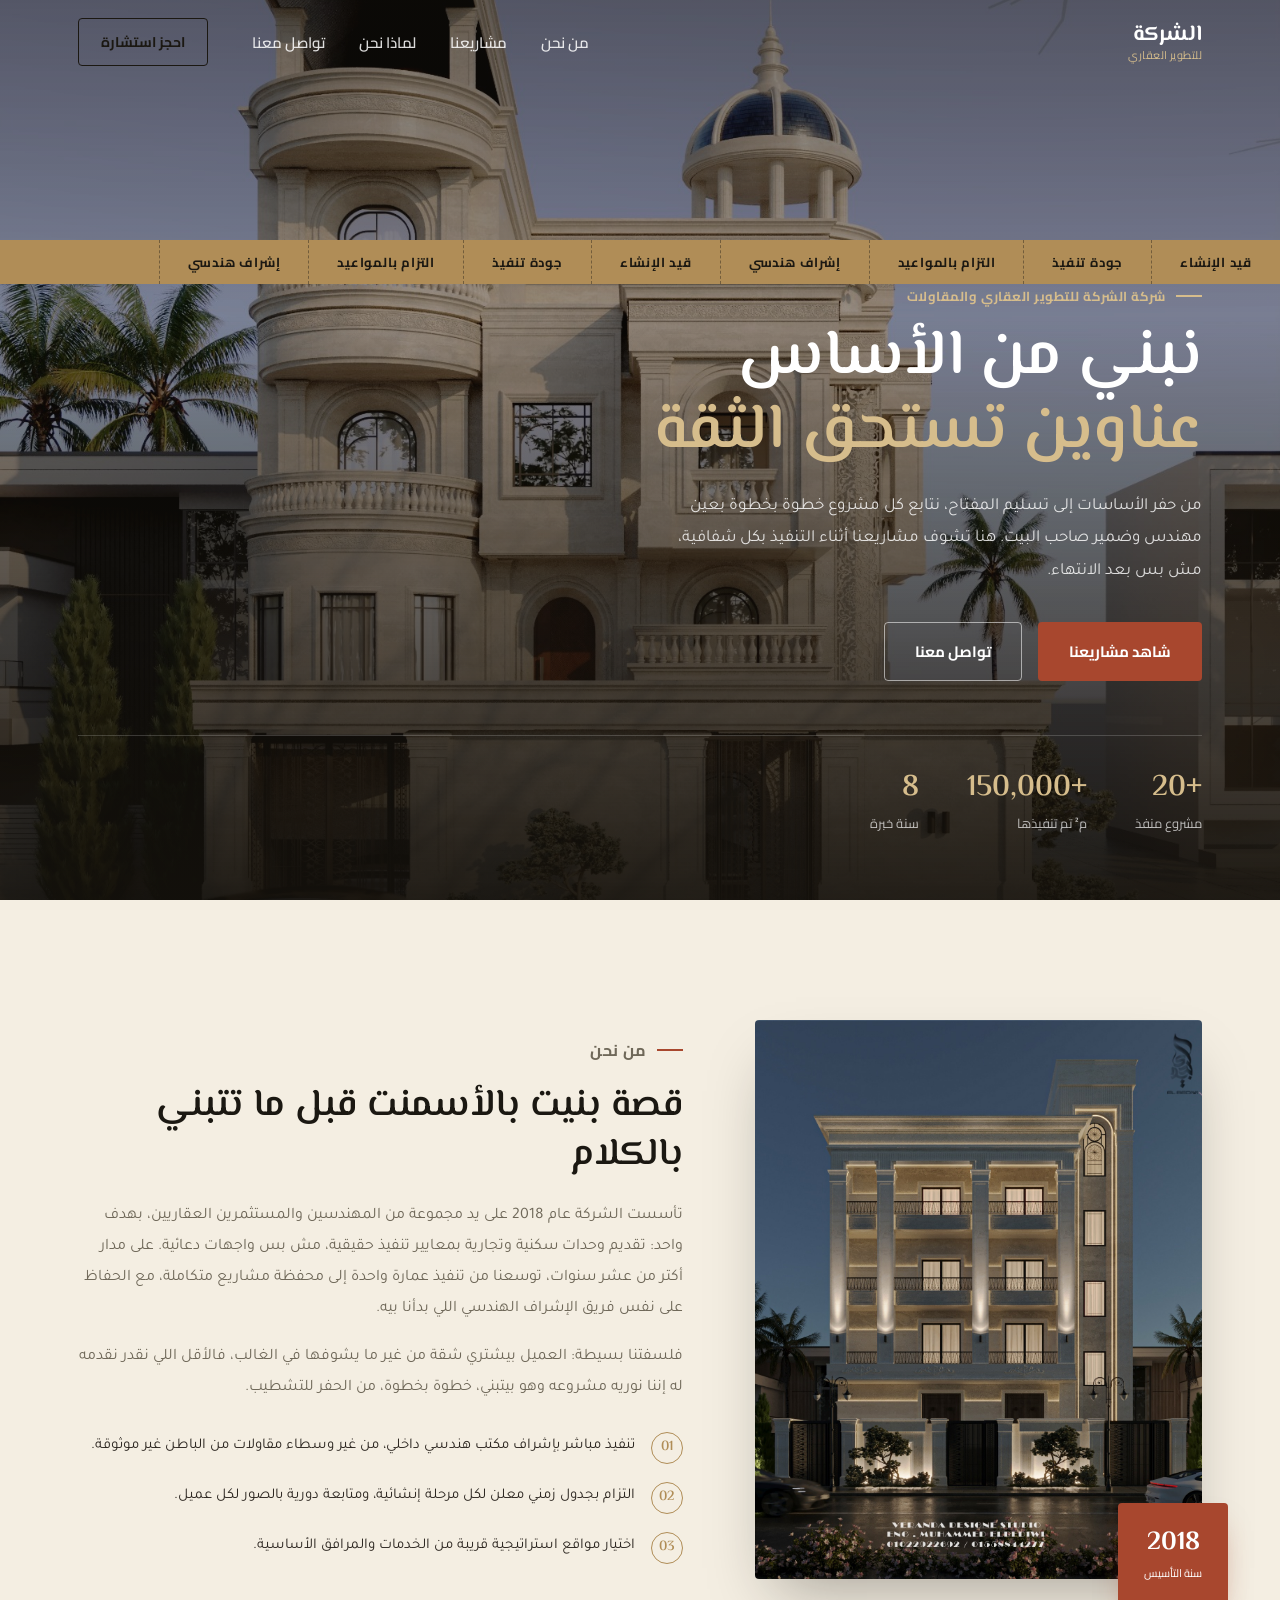
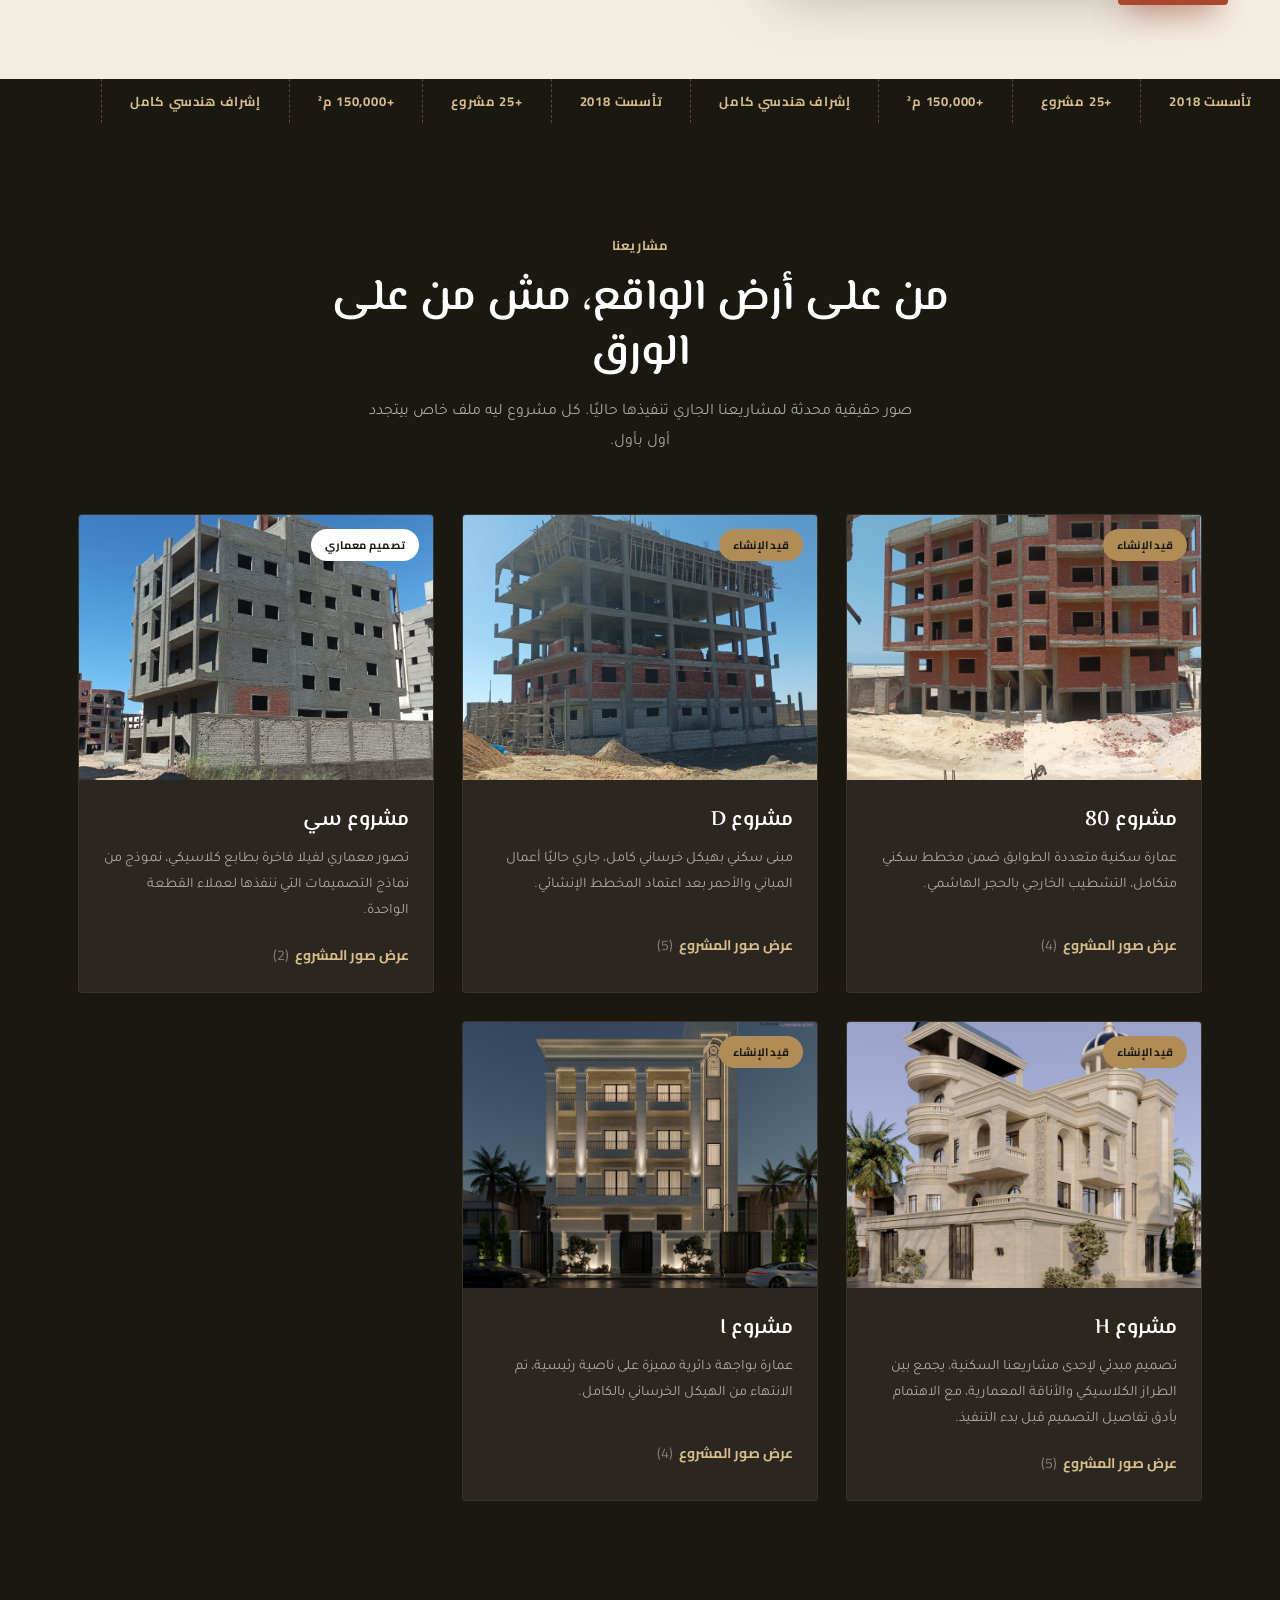
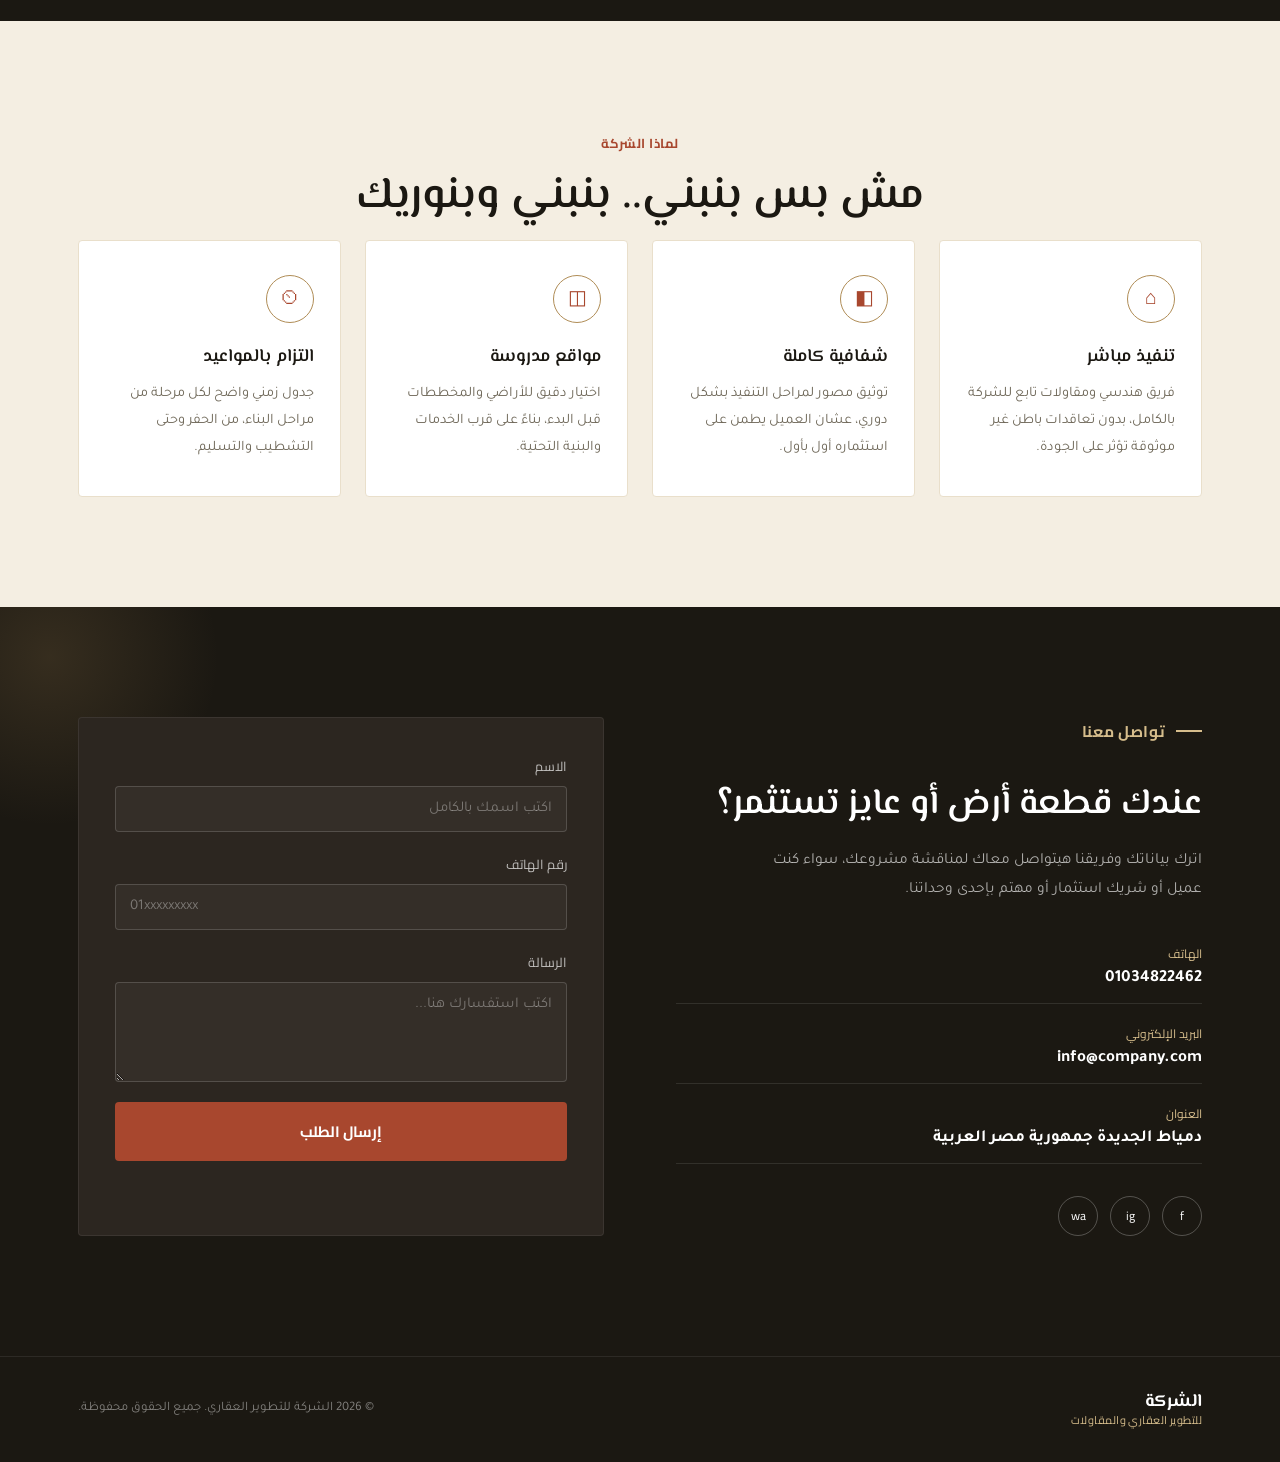
==== index.html @ bb80cc7d "Rename index file" ====
<!DOCTYPE html>
<html lang="ar" dir="rtl">
<head>
<meta charset="UTF-8">
<meta name="viewport" content="width=device-width, initial-scale=1.0">
<title>SKY HIGH</title>
<link rel="preconnect" href="https://fonts.googleapis.com">
<link href="https://fonts.googleapis.com/css2?family=El+Messiri:wght@500;600;700&family=Tajawal:wght@300;400;500;700;900&family=Cairo:wght@500;600;700&display=swap" rel="stylesheet">
<link rel="stylesheet" href="design.css">
</head>
<body>

<!-- ===== الشريط العلوي ===== -->
<header class="site-header" id="top">
  <div class="header-inner">
    <a href="#top" class="brand">
      <span class="brand-mark">الشركة</span>
      <span class="brand-sub">للتطوير العقاري</span>
    </a>
    <nav class="main-nav" id="mainNav">
      <a href="#about">من نحن</a>
      <a href="#projects">مشاريعنا</a>
      <a href="#why">لماذا نحن</a>
      <a href="#contact">تواصل معنا</a>
    </nav>
    <a href="#contact" class="btn btn-ghost nav-cta">احجز استشارة</a>
    <button class="nav-toggle" id="navToggle" aria-label="فتح القائمة">
      <span></span><span></span><span></span>
    </button>
  </div>
</header>

<!-- ===== قسم البداية Hero ===== -->
<section class="hero">
  <div class="hero-media">
    <img src="image/مشروع h/14.jpeg" alt="مشروع قيد الإنشاء تابع للشركة" class="hero-img">
    <div class="hero-overlay"></div>
  </div>
  <div class="tape-strip" aria-hidden="true">
    <div class="tape-track">
      <span>قيد الإنشاء</span><span>جودة تنفيذ</span><span>التزام بالمواعيد</span><span>إشراف هندسي</span>
      <span>قيد الإنشاء</span><span>جودة تنفيذ</span><span>التزام بالمواعيد</span><span>إشراف هندسي</span>
    </div>
  </div>
  <div class="hero-content">
    <p class="eyebrow">شركة الشركة للتطوير العقاري والمقاولات</p>
    <h1>نبني من الأساس<br><span>عناوين تستحق الثقة</span></h1>
    <p class="hero-desc">من حفر الأساسات إلى تسليم المفتاح، نتابع كل مشروع خطوة بخطوة بعين مهندس وضمير صاحب البيت. هنا تشوف مشاريعنا أثناء التنفيذ بكل شفافية، مش بس بعد الانتهاء.</p>
    <div class="hero-actions">
      <a href="#projects" class="btn btn-primary">شاهد مشاريعنا</a>
      <a href="#contact" class="btn btn-outline">تواصل معنا</a>
    </div>
    <div class="hero-stats">
      <div><strong>+20</strong><span>مشروع منفذ</span></div>
      <div><strong>+150,000</strong><span>م² تم تنفيذها</span></div>
      <div><strong>8</strong><span>سنة خبرة</span></div>
    </div>
  </div>
</section>

<!-- ===== من نحن ===== -->
<section class="about" id="about">
  <div class="container about-grid">
    <div class="about-media">
      <img src="image/مشروع i/17.jpeg" alt="تصميم معماري لأحد مشاريع الشركة">
      <div class="about-badge">
        <strong>2018</strong>
        <span>سنة التأسيس</span>
      </div>
    </div>
    <div class="about-text">
      <p class="eyebrow">من نحن</p>
      <h2>قصة بنيت بالأسمنت قبل ما تتبني بالكلام</h2>
      <p>تأسست الشركة عام 2018 على يد مجموعة من المهندسين والمستثمرين العقاريين، بهدف واحد: تقديم وحدات سكنية وتجارية بمعايير تنفيذ حقيقية، مش بس واجهات دعائية. على مدار أكتر من عشر سنوات، توسعنا من تنفيذ عمارة واحدة إلى محفظة مشاريع متكاملة، مع الحفاظ على نفس فريق الإشراف الهندسي اللي بدأنا بيه.</p>
      <p>فلسفتنا بسيطة: العميل بيشتري شقة من غير ما يشوفها في الغالب، فالأقل اللي نقدر نقدمه له إننا نوريه مشروعه وهو بيتبني، خطوة بخطوة، من الحفر للتشطيب.</p>
      <ul class="about-points">
        <li><span>01</span>تنفيذ مباشر بإشراف مكتب هندسي داخلي، من غير وسطاء مقاولات من الباطن غير موثوقة.</li>
        <li><span>02</span>التزام بجدول زمني معلن لكل مرحلة إنشائية، ومتابعة دورية بالصور لكل عميل.</li>
        <li><span>03</span>اختيار مواقع استراتيجية قريبة من الخدمات والمرافق الأساسية.</li>
      </ul>
    </div>
  </div>
</section>

<!-- ===== شريط فاصل ===== -->
<div class="tape-strip tape-strip-dark" aria-hidden="true">
  <div class="tape-track">
    <span>تأسست 2018</span><span>+25 مشروع</span><span>+150,000 م²</span><span>إشراف هندسي كامل</span>
    <span>تأسست 2018</span><span>+25 مشروع</span><span>+150,000 م²</span><span>إشراف هندسي كامل</span>
  </div>
</div>

<!-- ===== مشاريعنا ===== -->
<section class="projects" id="projects">
  <div class="container">
    <p class="eyebrow eyebrow-center">مشاريعنا</p>
    <h2 class="section-title">من على أرض الواقع، مش من على الورق</h2>
    <p class="section-desc">صور حقيقية محدثة لمشاريعنا الجاري تنفيذها حاليًا. كل مشروع ليه ملف خاص بيتجدد أول بأول.</p>

    <div class="projects-grid">

      <!-- مشروع 1 -->
      <article class="project-card" data-project="p1">
        <div class="project-thumb">
          <img src="image/مشروع 80/4.jpeg" alt="مشروع 80 - الشركة للتطوير العقاري">
          <span class="status-badge status-progress">قيد الإنشاء</span>
        </div>
        <div class="project-info">
          <h3>مشروع 80</h3>
          <p>عمارة سكنية متعددة الطوابق ضمن مخطط سكني متكامل، التشطيب الخارجي بالحجر الهاشمي.</p>
          <button class="project-link" data-open="p1">عرض صور المشروع <span>(4)</span></button>
        </div>
      </article>

      <!-- مشروع 2 -->
      <article class="project-card" data-project="p2">
        <div class="project-thumb">
          <img src="image/مشروع d/11.jpeg" alt="مشروع D - الشركة للتطوير العقاري">
          <span class="status-badge status-progress">قيد الإنشاء</span>
        </div>
        <div class="project-info">
          <h3>مشروع D</h3>
          <p>مبنى سكني بهيكل خرساني كامل، جاري حاليًا أعمال المباني والأحمر بعد اعتماد المخطط الإنشائي.</p>
          <button class="project-link" data-open="p2">عرض صور المشروع <span>(5)</span></button>
        </div>
      </article>

      <!-- مشروع 3 -->
      <article class="project-card project-card-feature" data-project="p3">
        <div class="project-thumb">
          <img src="image/مشروع سي/24.jpeg" alt="مشروع سي - تصميم فيلا فاخرة">
          <span class="status-badge status-design">تصميم معماري</span>
        </div>
        <div class="project-info">
          <h3>مشروع سي</h3>
          <p>تصور معماري لفيلا فاخرة بطابع كلاسيكي، نموذج من نماذج التصميمات التي ننفذها لعملاء القطعة الواحدة.</p>
          <button class="project-link" data-open="p3">عرض صور المشروع <span>(2)</span></button>
        </div>
      </article>

      <!-- مشروع 4 -->
      <article class="project-card" data-project="p4">
        <div class="project-thumb">
          <img src="image/مشروع h/13.jpeg" alt="مشروع H - الشركة للتطوير العقاري">
          <span class="status-badge status-progress">قيد الإنشاء</span>
        </div>
        <div class="project-info">
          <h3>مشروع H</h3>
          <p>تصميم مبدئي لإحدى مشاريعنا السكنية، يجمع بين الطراز الكلاسيكي والأناقة المعمارية، مع الاهتمام بأدق تفاصيل التصميم قبل بدء التنفيذ.</p>
          <button class="project-link" data-open="p4">عرض صور المشروع <span>(5)</span></button>
        </div>
      </article>

      <!-- مشروع 5 -->
      <article class="project-card" data-project="p5">
        <div class="project-thumb">
          <img src="image/مشروع i/17.jpeg" alt="مشروع I - الشركة للتطوير العقاري">
          <span class="status-badge status-progress">قيد الإنشاء</span>
        </div>
        <div class="project-info">
          <h3>مشروع I</h3>
          <p>عمارة بواجهة دائرية مميزة على ناصية رئيسية، تم الانتهاء من الهيكل الخرساني بالكامل.</p>
          <button class="project-link" data-open="p5">عرض صور المشروع <span>(4)</span></button>
        </div>
      </article>

    </div>
  </div>
</section>

<!-- ===== لماذا نحن ===== -->
<section class="why" id="why">
  <div class="container">
    <p class="eyebrow eyebrow-center">لماذا الشركة</p>
    <h2 class="section-title">مش بس بنبني.. بنبني وبنوريك</h2>
    <div class="why-grid">
      <div class="why-card">
        <div class="why-icon">⌂</div>
        <h3>تنفيذ مباشر</h3>
        <p>فريق هندسي ومقاولات تابع للشركة بالكامل، بدون تعاقدات باطن غير موثوقة تؤثر على الجودة.</p>
      </div>
      <div class="why-card">
        <div class="why-icon">◧</div>
        <h3>شفافية كاملة</h3>
        <p>توثيق مصور لمراحل التنفيذ بشكل دوري، عشان العميل يطمن على استثماره أول بأول.</p>
      </div>
      <div class="why-card">
        <div class="why-icon">◫</div>
        <h3>مواقع مدروسة</h3>
        <p>اختيار دقيق للأراضي والمخططات قبل البدء، بناءً على قرب الخدمات والبنية التحتية.</p>
      </div>
      <div class="why-card">
        <div class="why-icon">⏲</div>
        <h3>التزام بالمواعيد</h3>
        <p>جدول زمني واضح لكل مرحلة من مراحل البناء، من الحفر وحتى التشطيب والتسليم.</p>
      </div>
    </div>
  </div>
</section>

<!-- ===== تواصل معنا ===== -->
<section class="contact" id="contact">
  <div class="container contact-grid">
    <div class="contact-text">
      <p class="eyebrow">تواصل معنا</p>
      <h2>عندك قطعة أرض أو عايز تستثمر؟</h2>
      <p>اترك بياناتك وفريقنا هيتواصل معاك لمناقشة مشروعك، سواء كنت عميل أو شريك استثمار أو مهتم بإحدى وحداتنا.</p>
      <div class="contact-details">
        <div><span>الهاتف</span><strong>01034822462</strong></div>
        <div><span>البريد الإلكتروني</span><strong>info@company.com</strong></div>
        <div><span>العنوان</span><strong>دمياط الجديدة جمهورية مصر العربية</strong></div>
      </div>
      <div class="social-row">
        <a href="https://www.facebook.com/share/1B9fMQ3rYc/" aria-label="فيسبوك">f</a>
        <a href="#" aria-label="انستجرام">ig</a>
        <a href="#" aria-label="واتساب">wa</a>
      </div>
    </div>
    <form class="contact-form" id="contactForm">
      <label>الاسم
        <input type="text" name="name" placeholder="اكتب اسمك بالكامل" required>
      </label>
      <label>رقم الهاتف
        <input type="tel" name="phone" placeholder="01xxxxxxxxx" required>
      </label>
      <label>الرسالة
        <textarea name="message" rows="4" placeholder="اكتب استفسارك هنا..."></textarea>
      </label>
      <button type="submit" class="btn btn-primary btn-block">إرسال الطلب</button>
      <p class="form-note" id="formNote"></p>
    </form>
  </div>
</section>

<!-- ===== الفوتر ===== -->
<footer class="site-footer">
  <div class="container footer-inner">
    <div class="brand footer-brand">
      <span class="brand-mark">الشركة</span>
      <span class="brand-sub">للتطوير العقاري والمقاولات</span>
    </div>
    <p class="footer-copy">© 2026 الشركة للتطوير العقاري. جميع الحقوق محفوظة.</p>
  </div>
</footer>

<!-- ===== نافذة عرض الصور (Lightbox) ===== -->
<div class="lightbox" id="lightbox">
  <button class="lightbox-close" id="lightboxClose" aria-label="إغلاق">×</button>
  <button class="lightbox-nav lightbox-prev" id="lightboxPrev" aria-label="السابق">‹</button>
  <div class="lightbox-stage">
    <img src="" alt="" id="lightboxImg">
  </div>
  <button class="lightbox-nav lightbox-next" id="lightboxNext" aria-label="التالي">›</button>
  <div class="lightbox-count" id="lightboxCount"></div>
</div>
<script src="animation.js"></script>
</body>
</html>
---- design.css ----
/* ========== Design tokens ========== */
:root{
  --sand: #F4EEE2;
  --sand-deep: #E9DFCB;
  --ink: #1B1812;
  --ink-soft: #2C2620;
  --brick: #A8472E;
  --brick-deep: #8A3623;
  --brass: #B08D57;
  --brass-light: #D6BD8C;
  --stone: #6F6859;
  --stone-light: #9A9382;
  --white: #FFFFFF;

  --font-display: 'El Messiri', 'Tajawal', sans-serif;
  --font-body: 'Tajawal', sans-serif;
  --font-util: 'Cairo', sans-serif;

  --container: 1180px;
  --radius: 4px;
  --ease: cubic-bezier(.22,.61,.36,1);
}

*,*::before,*::after{ box-sizing:border-box; }
html{ scroll-behavior:smooth; }
body{
  margin:0;
  font-family:var(--font-body);
  background:var(--sand);
  color:var(--ink);
  -webkit-font-smoothing:antialiased;
  overflow-x:hidden;
}
img{ max-width:100%; display:block; }
a{ color:inherit; text-decoration:none; }
ul{ margin:0; padding:0; list-style:none; }
.container{ width:100%; max-width:var(--container); margin:0 auto; padding:0 28px; }

@media (prefers-reduced-motion: reduce){
  *{ animation-duration:0.01ms !important; animation-iteration-count:1 !important; transition-duration:0.01ms !important; scroll-behavior:auto !important; }
}

/* ========== Typography ========== */
.eyebrow{
  font-family:var(--font-util);
  font-size:13px;
  font-weight:700;
  letter-spacing:.04em;
  color:var(--brick);
  text-transform:none;
  margin:0 0 14px;
  display:flex;
  align-items:center;
  gap:10px;
}
.eyebrow::before{
  content:"";
  width:26px; height:2px;
  background:var(--brick);
  display:inline-block;
}
.eyebrow-center{ justify-content:center; }
.eyebrow-center::before{ display:none; }

.section-title{
  font-family:var(--font-display);
  font-size:clamp(28px,4vw,44px);
  font-weight:600;
  line-height:1.25;
  margin:0 0 16px;
  text-align:center;
  max-width:680px;
  margin-inline:auto;
}
.section-desc{
  text-align:center;
  max-width:560px;
  margin:0 auto 56px;
  color:var(--stone);
  font-size:16px;
  line-height:1.9;
}

/* ========== Buttons ========== */
.btn{
  display:inline-flex;
  align-items:center;
  justify-content:center;
  gap:8px;
  padding:14px 30px;
  font-family:var(--font-util);
  font-weight:700;
  font-size:15px;
  border-radius:var(--radius);
  border:1.5px solid transparent;
  cursor:pointer;
  transition:transform .25s var(--ease), background .25s var(--ease), color .25s var(--ease), border-color .25s var(--ease);
}
.btn:focus-visible{ outline:2px solid var(--brass); outline-offset:3px; }
.btn-primary{ background:var(--brick); color:var(--white); }
.btn-primary:hover{ background:var(--brick-deep); transform:translateY(-2px); }
.btn-outline{ border-color:rgba(255,255,255,.55); color:var(--white); }
.btn-outline:hover{ background:rgba(255,255,255,.12); transform:translateY(-2px); }
.btn-ghost{ border-color:var(--ink); color:var(--ink); padding:10px 22px; font-size:14px; }
.btn-ghost:hover{ background:var(--ink); color:var(--white); }
.btn-block{ width:100%; }

/* ========== Header ========== */
.site-header{
  position:fixed; inset-inline:0; top:0; z-index:500;
  background:rgba(27,24,18,0); 
  transition:background .35s var(--ease), box-shadow .35s var(--ease);
}
.site-header.scrolled{
  background:rgba(27,24,18,.94);
  backdrop-filter:blur(8px);
  box-shadow:0 8px 24px rgba(0,0,0,.18);
}
.header-inner{
  max-width:var(--container);
  margin:0 auto;
  padding:18px 28px;
  display:flex;
  align-items:center;
  justify-content:space-between;
  gap:24px;
}
.brand{ display:flex; flex-direction:column; line-height:1; gap:4px; }
.brand-mark{
  font-family:var(--font-display);
  font-size:22px; font-weight:700;
  color:var(--white);
  letter-spacing:.01em;
}
.brand-sub{
  font-family:var(--font-util);
  font-size:11px;
  color:var(--brass-light);
  letter-spacing:.04em;
}
.main-nav{ display:flex; align-items:center; gap:34px; margin-inline-start:auto; }
.main-nav a{
  font-family:var(--font-util);
  font-size:15px; font-weight:600;
  color:rgba(255,255,255,.85);
  position:relative;
  padding:6px 0;
  transition:color .2s;
}
.main-nav a::after{
  content:""; position:absolute; bottom:0; right:0; left:auto;
  width:0; height:1.5px; background:var(--brass-light);
  transition:width .25s var(--ease);
}
.main-nav a:hover{ color:var(--white); }
.main-nav a:hover::after{ width:100%; }
.nav-cta{ margin-inline-start:20px; }
.nav-toggle{ display:none; }

@media (max-width:920px){
  .main-nav{
    position:fixed; inset:0; top:0;
    background:var(--ink);
    flex-direction:column;
    justify-content:center;
    gap:30px;
    transform:translateX(100%);
    transition:transform .4s var(--ease);
  }
  .main-nav.open{ transform:translateX(0); }
  .main-nav a{ font-size:22px; }
  .nav-cta{ display:none; }
  .nav-toggle{
    display:flex; flex-direction:column; justify-content:center; gap:5px;
    width:34px; height:30px; background:none; border:none; cursor:pointer; z-index:600;
    position:relative;
  }
  .nav-toggle span{ width:100%; height:2px; background:var(--white); transition:.3s; }
  .nav-toggle.open span:nth-child(1){ transform:translateY(7px) rotate(45deg); }
  .nav-toggle.open span:nth-child(2){ opacity:0; }
  .nav-toggle.open span:nth-child(3){ transform:translateY(-7px) rotate(-45deg); }
}

/* ========== Hero ========== */
.hero{
  position:relative;
  min-height:100vh;
  display:flex;
  flex-direction:column;
  justify-content:flex-end;
  overflow:hidden;
  background:var(--ink);
}
.hero-media{ position:absolute; inset:0; }
.hero-img{
  width:100%; height:100%; object-fit:cover;
  filter:saturate(1.05);
  animation:heroZoom 16s var(--ease) forwards;
}
@keyframes heroZoom{ from{ transform:scale(1.12);} to{ transform:scale(1);} }
.hero-overlay{
  position:absolute; inset:0;
  background:
    linear-gradient(180deg, rgba(20,17,12,.55) 0%, rgba(20,17,12,.35) 35%, rgba(20,17,12,.92) 100%);
}
.hero-content{
  position:relative; z-index:2;
  max-width:var(--container);
  margin:0 auto;
  padding:0 28px 64px;
  width:100%;
  color:var(--white);
  opacity:0;
  animation:heroRise 1s var(--ease) .3s forwards;
}
@keyframes heroRise{ from{ opacity:0; transform:translateY(24px);} to{ opacity:1; transform:translateY(0);} }
.hero .eyebrow{ color:var(--brass-light); }
.hero .eyebrow::before{ background:var(--brass-light); }
.hero h1{
  font-family:var(--font-display);
  font-size:clamp(34px,6vw,64px);
  line-height:1.15;
  font-weight:600;
  margin:0 0 22px;
}
.hero h1 span{ color:var(--brass-light); }
.hero-desc{
  max-width:540px;
  font-size:17px;
  line-height:1.9;
  color:rgba(255,255,255,.82);
  margin:0 0 34px;
}
.hero-actions{ display:flex; gap:16px; flex-wrap:wrap; margin-bottom:54px; }
.hero-stats{
  display:flex; gap:48px; flex-wrap:wrap;
  border-top:1px solid rgba(255,255,255,.18);
  padding-top:28px;
}
.hero-stats strong{
  display:block; font-family:var(--font-display);
  font-size:30px; color:var(--brass-light); font-weight:600;
}
.hero-stats span{ font-size:13px; color:rgba(255,255,255,.7); font-family:var(--font-util); }

/* Tape strip - signature motif referencing construction-site barrier tape */
.tape-strip{
  position:relative;
  background:var(--brass);
  overflow:hidden;
  z-index:3;
}
.tape-strip-dark{ background:var(--ink); }
.tape-track{
  display:flex; gap:0;
  white-space:nowrap;
  animation:tapeScroll 28s linear infinite;
  width:max-content;
}
.tape-track span{
  font-family:var(--font-util);
  font-weight:700;
  font-size:13px;
  letter-spacing:.06em;
  color:var(--ink);
  padding:10px 28px;
  border-inline-end:1.5px dashed rgba(27,24,18,.4);
}
.tape-strip-dark .tape-track span{
  color:var(--brass-light);
  border-inline-end-color:rgba(214,189,140,.3);
}
@keyframes tapeScroll{ from{ transform:translateX(0);} to{ transform:translateX(-50%);} }

/* ========== About ========== */
.about{ padding:120px 0 100px; background:var(--sand); }
.about-grid{
  display:grid;
  grid-template-columns:.85fr 1.15fr;
  gap:72px;
  align-items:center;
}
.about-media{ position:relative; }
.about-media img{
  width:100%; aspect-ratio:4/5; object-fit:cover;
  border-radius:var(--radius);
  box-shadow:0 30px 60px -20px rgba(27,24,18,.35);
}
.about-badge{
  position:absolute; bottom:-26px; right:-26px;
  background:var(--brick);
  color:var(--white);
  padding:20px 26px;
  border-radius:var(--radius);
  text-align:center;
  box-shadow:0 18px 30px -10px rgba(168,71,46,.5);
}
.about-badge strong{ display:block; font-family:var(--font-display); font-size:26px; }
.about-badge span{ font-family:var(--font-util); font-size:11px; }
.about-text h2{
  font-family:var(--font-display);
  font-size:clamp(26px,3.4vw,38px);
  line-height:1.3;
  font-weight:600;
  margin:0 0 20px;
}
.about-text p{ color:var(--stone); line-height:1.95; font-size:16px; margin:0 0 16px; }
.about-points{ margin-top:28px; display:flex; flex-direction:column; gap:18px; }
.about-points li{
  display:flex; gap:16px; align-items:flex-start;
  font-size:15px; color:var(--ink-soft); line-height:1.8;
}
.about-points span{
  flex:none;
  font-family:var(--font-display);
  font-weight:600;
  font-size:14px;
  color:var(--brass);
  border:1.5px solid var(--brass);
  width:32px; height:32px;
  border-radius:50%;
  display:flex; align-items:center; justify-content:center;
}

@media (max-width:860px){
  .about-grid{ grid-template-columns:1fr; gap:56px; }
  .about-badge{ right:14px; bottom:-20px; }
}

/* ========== Projects ========== */
.projects{ padding:110px 0 120px; background:var(--ink); color:var(--white); }
.projects .eyebrow-center{ color:var(--brass-light); }
.projects .section-title{ color:var(--white); }
.projects .section-desc{ color:rgba(255,255,255,.62); }

.projects-grid{
  display:grid;
  grid-template-columns:repeat(3, 1fr);
  gap:28px;
}
.project-card{
  background:var(--ink-soft);
  border-radius:var(--radius);
  overflow:hidden;
  border:1px solid rgba(255,255,255,.06);
  transition:transform .35s var(--ease), box-shadow .35s var(--ease);
}
.project-card:hover{ transform:translateY(-6px); box-shadow:0 24px 40px -16px rgba(0,0,0,.5); }
.project-card-feature{ grid-column:span 1; }
.project-thumb{ position:relative; aspect-ratio:4/3; overflow:hidden; }
.project-thumb img{ width:100%; height:100%; object-fit:cover; transition:transform .6s var(--ease); }
.project-card:hover .project-thumb img{ transform:scale(1.07); }
.status-badge{
  position:absolute; top:14px; inset-inline-start:14px;
  font-family:var(--font-util);
  font-size:11px; font-weight:700;
  padding:6px 14px;
  border-radius:30px;
  letter-spacing:.02em;
}
.status-progress{ background:var(--brass); color:var(--ink); }
.status-design{ background:var(--white); color:var(--ink); }
.project-info{ padding:24px; }
.project-info h3{
  font-family:var(--font-display);
  font-size:21px; font-weight:600; margin:0 0 10px;
}
.project-info p{
  font-size:14.5px; line-height:1.8; color:rgba(255,255,255,.6);
  margin:0 0 18px;
  min-height:68px;
}
.project-link{
  background:none; border:none; cursor:pointer;
  font-family:var(--font-util); font-weight:700; font-size:14px;
  color:var(--brass-light);
  display:flex; align-items:center; gap:6px;
  padding:0;
}
.project-link span{ color:rgba(255,255,255,.4); font-weight:400; }
.project-link:hover{ color:var(--white); }

@media (max-width:980px){
  .projects-grid{ grid-template-columns:repeat(2, 1fr); }
}
@media (max-width:620px){
  .projects-grid{ grid-template-columns:1fr; }
}

/* ========== Why us ========== */
.why{ padding:110px 0; background:var(--sand); }
.why .section-title{ color:var(--ink); }
.why-grid{
  display:grid;
  grid-template-columns:repeat(4, 1fr);
  gap:24px;
}
.why-card{
  background:var(--white);
  padding:34px 26px;
  border-radius:var(--radius);
  border:1px solid var(--sand-deep);
  transition:transform .3s var(--ease), border-color .3s;
}
.why-card:hover{ transform:translateY(-5px); border-color:var(--brass); }
.why-icon{
  width:48px; height:48px;
  display:flex; align-items:center; justify-content:center;
  border:1.5px solid var(--brass);
  border-radius:50%;
  color:var(--brick);
  font-size:20px;
  margin-bottom:20px;
}
.why-card h3{
  font-family:var(--font-display);
  font-size:18px; font-weight:600; margin:0 0 10px;
}
.why-card p{ font-size:14.5px; line-height:1.85; color:var(--stone); margin:0; }

@media (max-width:980px){ .why-grid{ grid-template-columns:repeat(2, 1fr); } }
@media (max-width:560px){ .why-grid{ grid-template-columns:1fr; } }

/* ========== Contact ========== */
.contact{ padding:110px 0 120px; background:var(--ink); color:var(--white); position:relative; overflow:hidden; }
.contact::before{
  content:""; position:absolute; inset-block-start:-120px; inset-inline-end:-120px;
  width:340px; height:340px; border-radius:50%;
  background:radial-gradient(circle, rgba(176,141,87,.18), transparent 70%);
}
.contact-grid{
  display:grid; grid-template-columns:1fr 1fr; gap:72px; align-items:start;
  position:relative; z-index:1;
}
.contact-text .eyebrow{ color:var(--brass-light); }
.contact-text .eyebrow::before{ background:var(--brass-light); }
.contact-text h2{
  font-family:var(--font-display); font-size:clamp(26px,3.4vw,36px);
  font-weight:600; line-height:1.3; margin:0 0 18px;
}
.contact-text > p{ color:rgba(255,255,255,.65); line-height:1.9; font-size:15.5px; margin:0 0 36px; max-width:440px; }
.contact-details{ display:flex; flex-direction:column; gap:18px; margin-bottom:32px; }
.contact-details div{ display:flex; flex-direction:column; gap:4px; border-bottom:1px solid rgba(255,255,255,.1); padding-bottom:14px; }
.contact-details span{ font-family:var(--font-util); font-size:12px; color:var(--brass-light); }
.contact-details strong{ font-size:17px; font-weight:600; }
.social-row{ display:flex; gap:12px; }
.social-row a{
  width:40px; height:40px; border-radius:50%;
  border:1px solid rgba(255,255,255,.25);
  display:flex; align-items:center; justify-content:center;
  font-family:var(--font-util); font-size:12px;
  transition:.25s;
}
.social-row a:hover{ background:var(--brass); border-color:var(--brass); color:var(--ink); }

.contact-form{
  background:var(--ink-soft);
  padding:36px;
  border-radius:var(--radius);
  border:1px solid rgba(255,255,255,.07);
  display:flex; flex-direction:column; gap:20px;
}
.contact-form label{
  display:flex; flex-direction:column; gap:8px;
  font-family:var(--font-util); font-size:13px; color:rgba(255,255,255,.7);
}
.contact-form input, .contact-form textarea{
  font-family:var(--font-body);
  background:rgba(255,255,255,.04);
  border:1px solid rgba(255,255,255,.16);
  border-radius:var(--radius);
  padding:13px 14px;
  color:var(--white);
  font-size:15px;
  resize:vertical;
}
.contact-form input::placeholder, .contact-form textarea::placeholder{ color:rgba(255,255,255,.35); }
.contact-form input:focus, .contact-form textarea:focus{
  outline:none; border-color:var(--brass);
}
.form-note{ font-size:13px; color:var(--brass-light); min-height:18px; margin:0; }

@media (max-width:880px){ .contact-grid{ grid-template-columns:1fr; gap:50px; } }

/* ========== Footer ========== */
.site-footer{ background:var(--ink); border-top:1px solid rgba(255,255,255,.08); padding:36px 0; }
.footer-inner{ display:flex; justify-content:space-between; align-items:center; flex-wrap:wrap; gap:16px; }
.footer-brand .brand-mark{ font-size:18px; }
.footer-copy{ color:rgba(255,255,255,.45); font-size:13px; margin:0; }

/* ========== Lightbox ========== */
.lightbox{
  position:fixed; inset:0; z-index:1000;
  background:rgba(10,9,7,.96);
  display:flex; align-items:center; justify-content:center;
  opacity:0; visibility:hidden; transition:opacity .3s var(--ease);
}
.lightbox.open{ opacity:1; visibility:visible; }
.lightbox-stage{ max-width:88vw; max-height:84vh; }
.lightbox-stage img{ max-width:88vw; max-height:84vh; object-fit:contain; border-radius:2px; }
.lightbox-close{
  position:absolute; top:24px; inset-inline-end:28px;
  background:none; border:none; color:var(--white); font-size:36px;
  cursor:pointer; line-height:1;
}
.lightbox-nav{
  position:absolute; top:50%; transform:translateY(-50%);
  background:rgba(255,255,255,.08); border:1px solid rgba(255,255,255,.2);
  color:var(--white); width:48px; height:48px; border-radius:50%;
  font-size:26px; cursor:pointer; display:flex; align-items:center; justify-content:center;
  transition:.2s;
}
.lightbox-nav:hover{ background:var(--brass); color:var(--ink); border-color:var(--brass); }
.lightbox-prev{ inset-inline-start:26px; }
.lightbox-next{ inset-inline-end:26px; }
.lightbox-count{
  position:absolute; bottom:26px; left:50%; transform:translateX(-50%);
  font-family:var(--font-util); color:rgba(255,255,255,.6); font-size:13px;
}

@media (max-width:640px){
  .lightbox-nav{ width:40px; height:40px; font-size:20px; }
  .lightbox-prev{ inset-inline-start:10px; }
  .lightbox-next{ inset-inline-end:10px; }
}
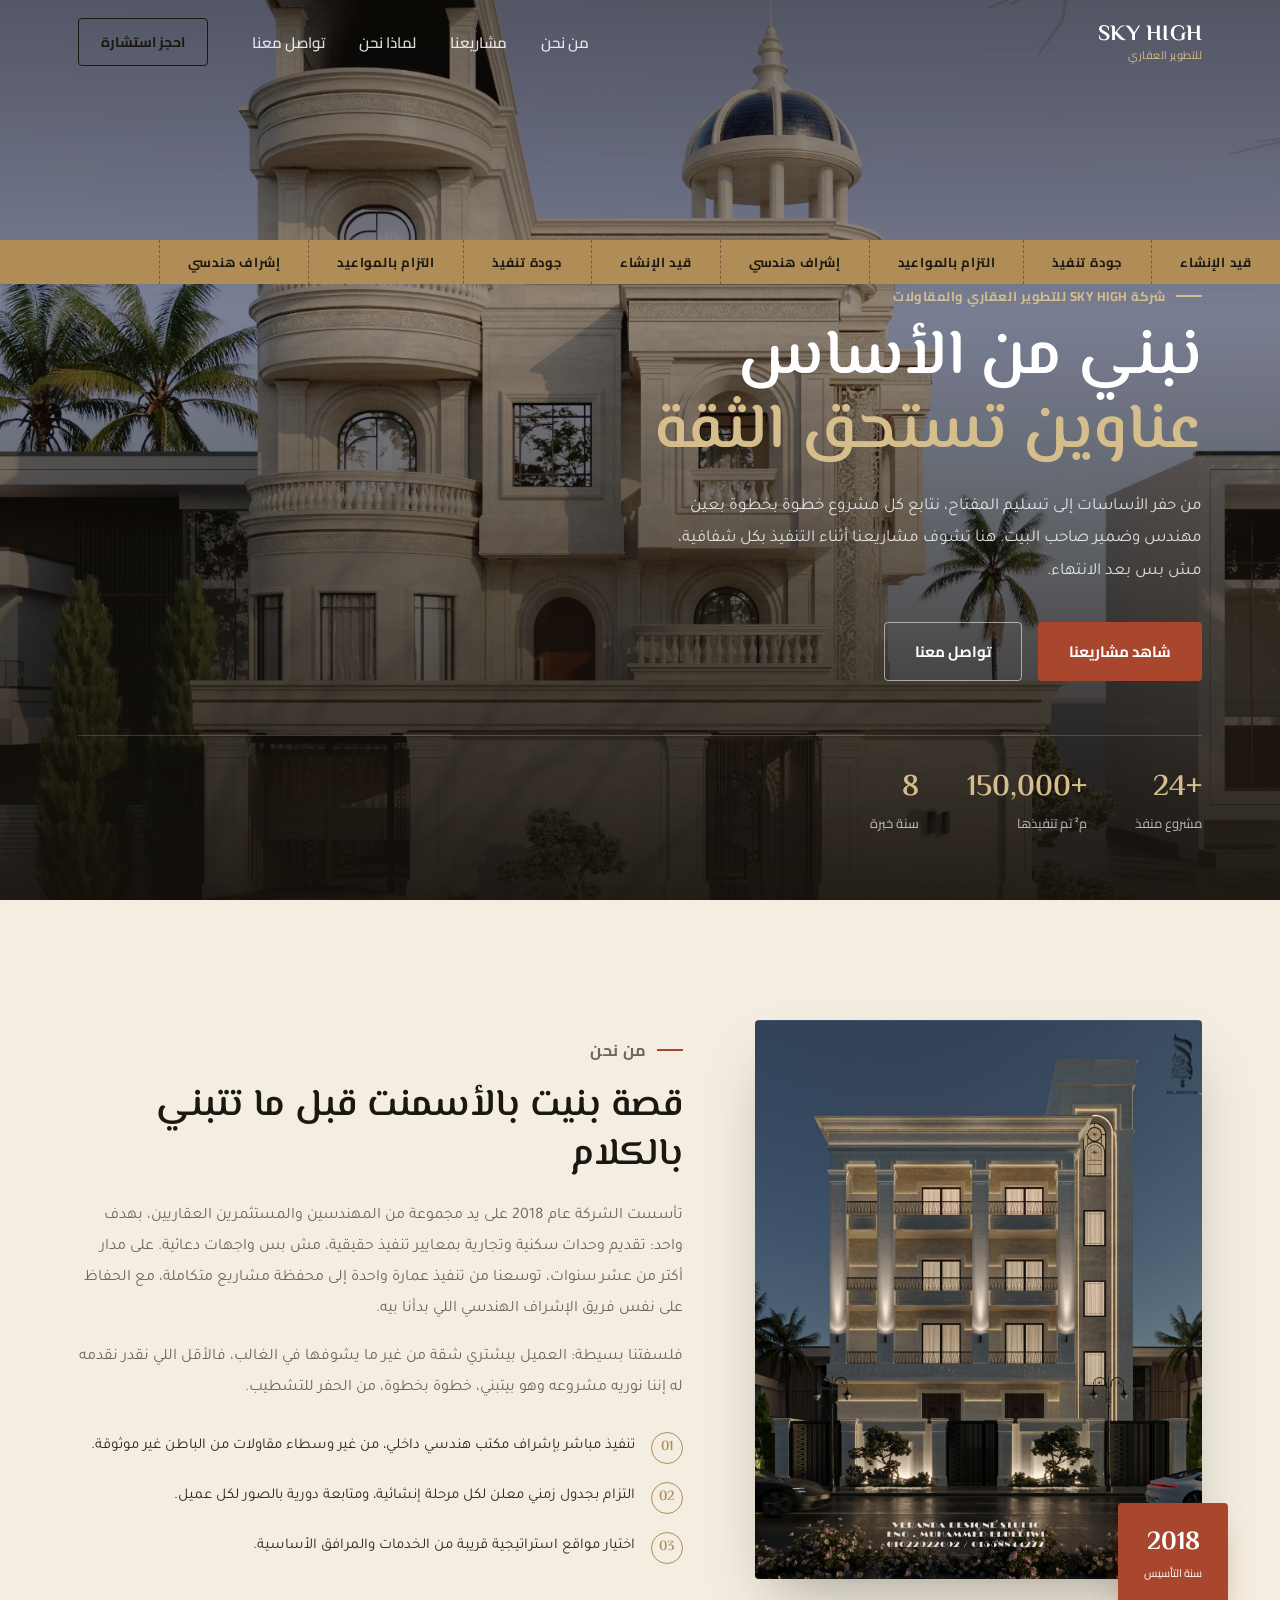
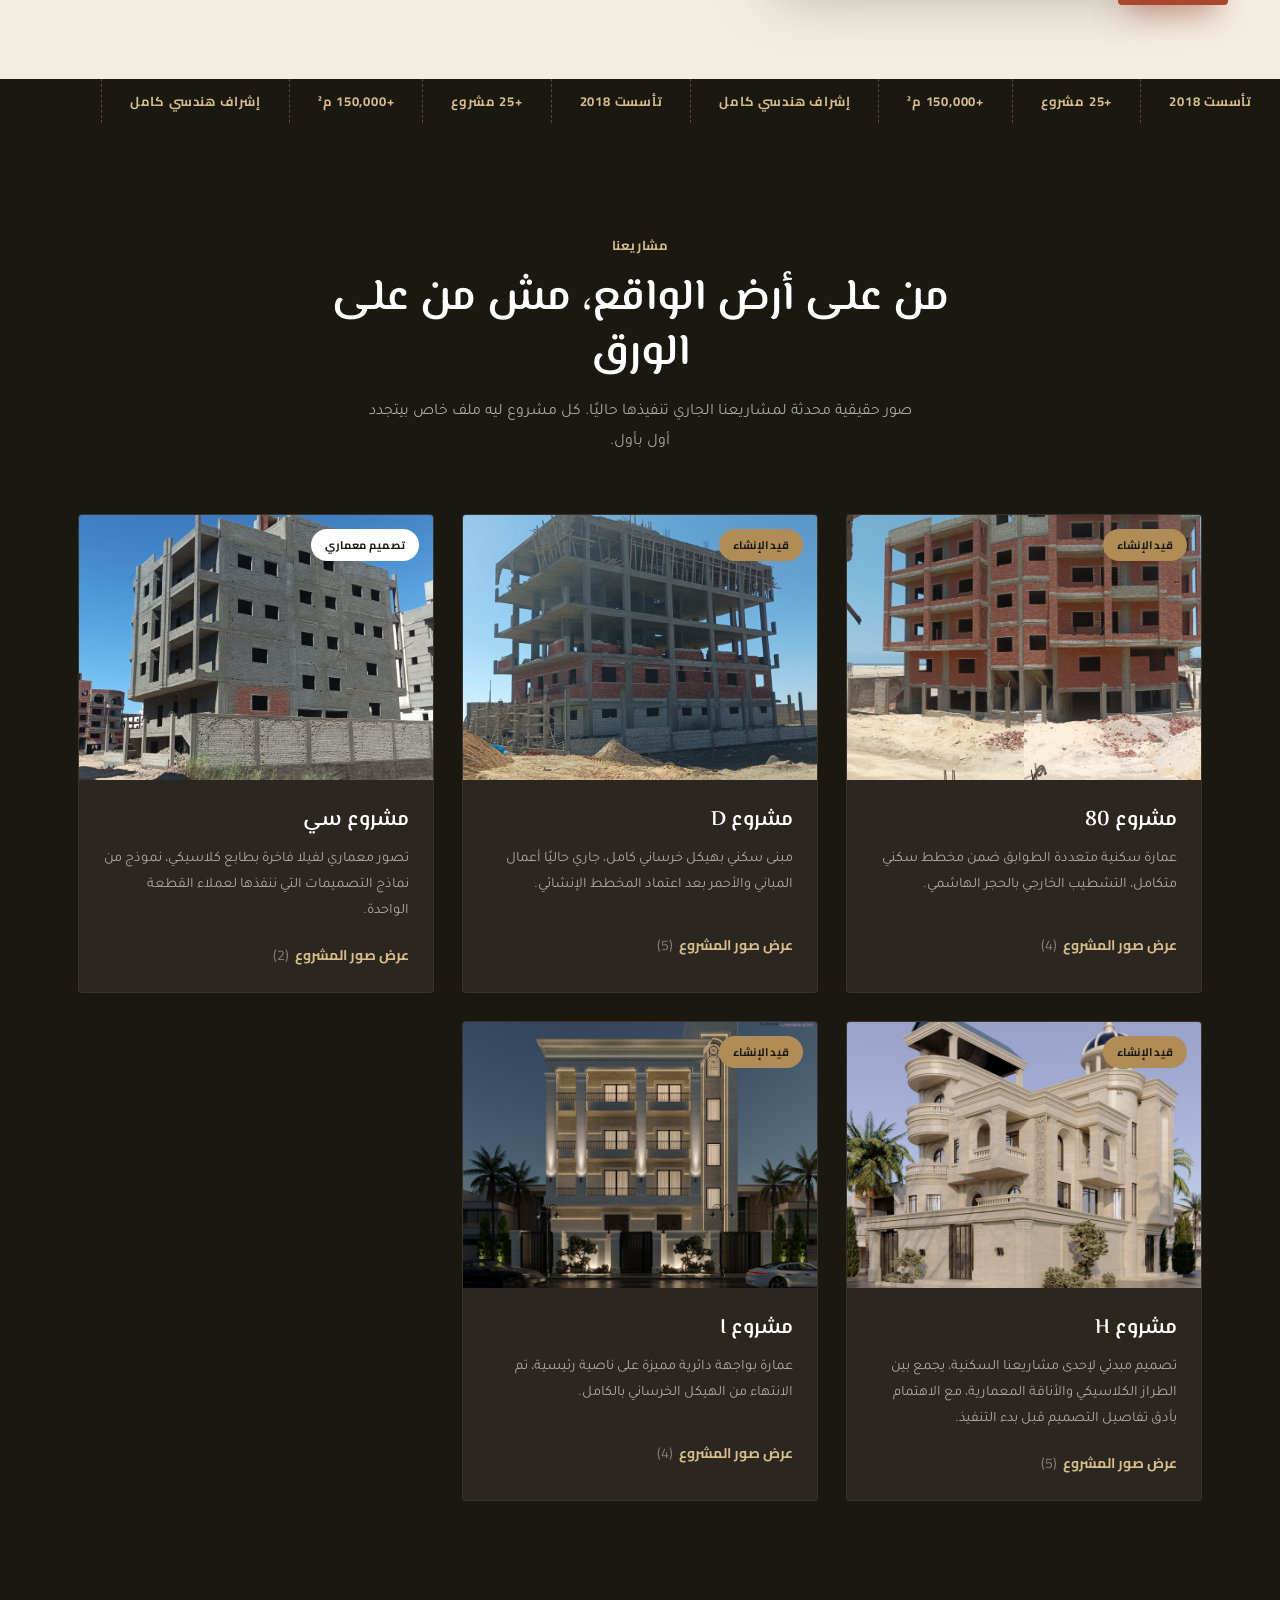
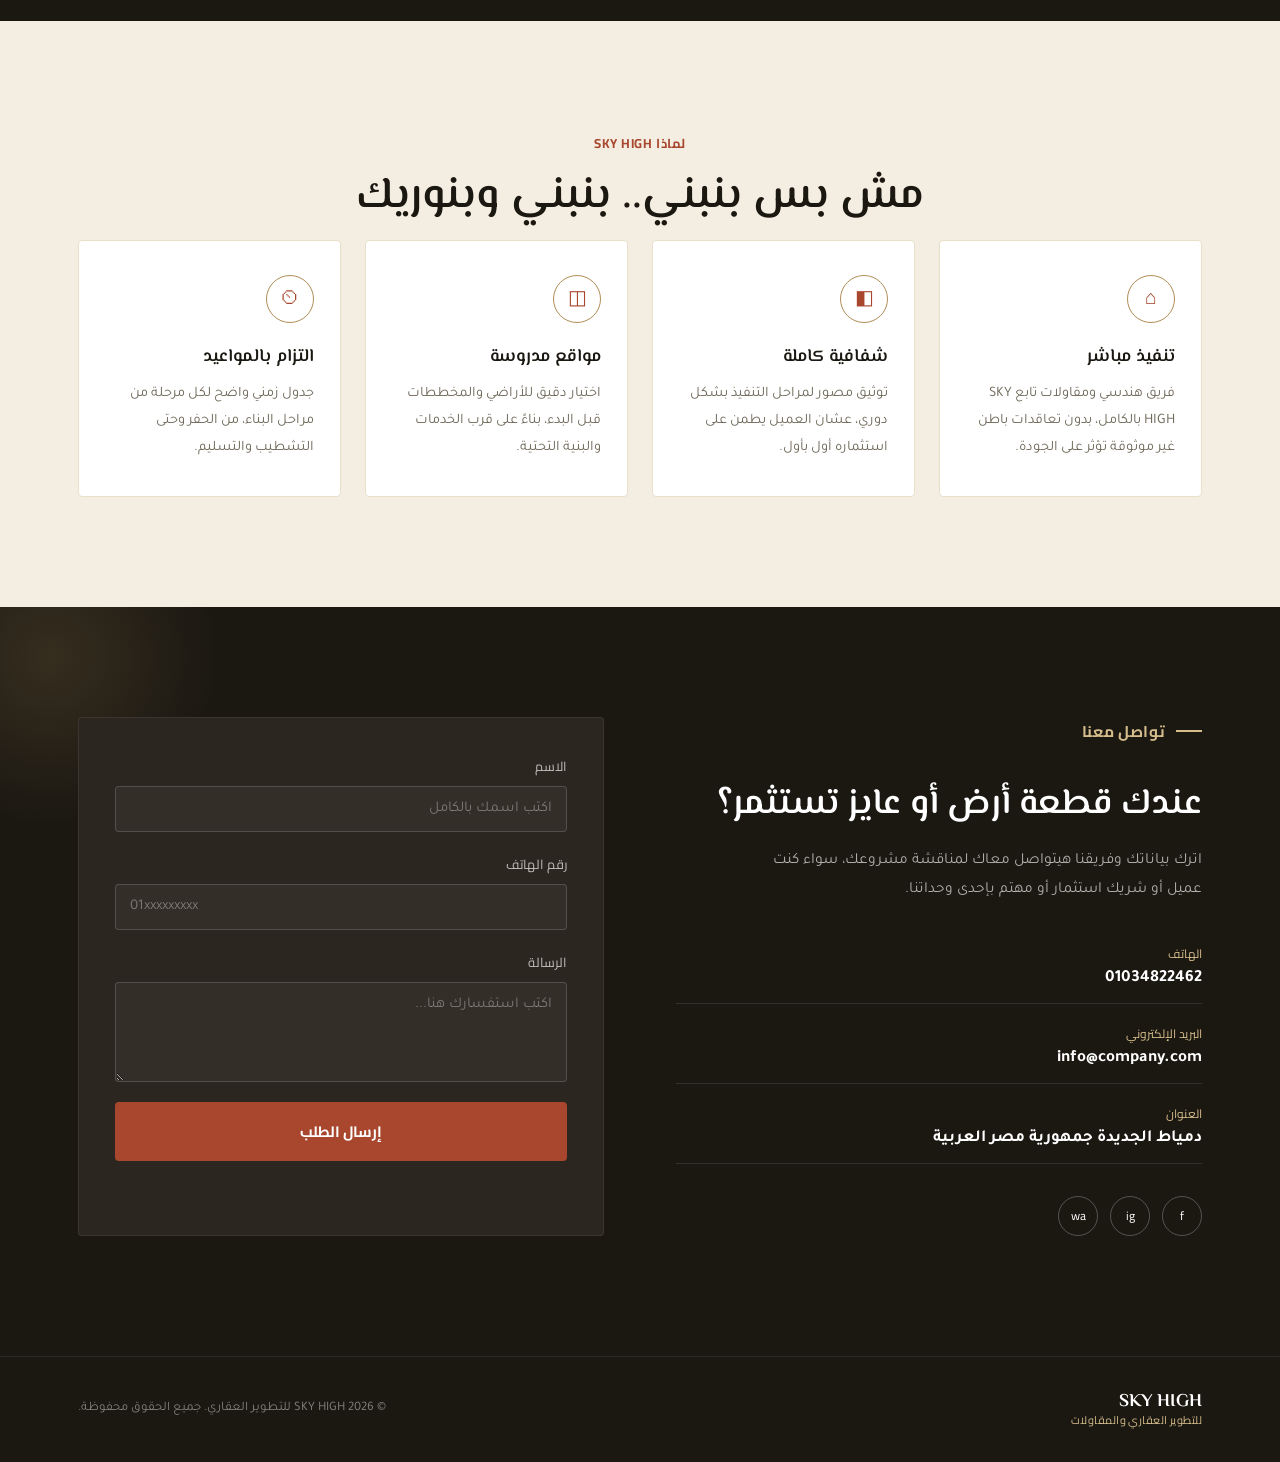
==== commit 19fcccb5: "Initial commit" ====
--- a/index.html
+++ b/index.html
@@ -14,7 +14,7 @@
 <header class="site-header" id="top">
   <div class="header-inner">
     <a href="#top" class="brand">
-      <span class="brand-mark">الشركة</span>
+      <span class="brand-mark">SKY HIGH</span>
       <span class="brand-sub">للتطوير العقاري</span>
     </a>
     <nav class="main-nav" id="mainNav">
@@ -33,7 +33,7 @@
 <!-- ===== قسم البداية Hero ===== -->
 <section class="hero">
   <div class="hero-media">
-    <img src="image/مشروع h/14.jpeg" alt="مشروع قيد الإنشاء تابع للشركة" class="hero-img">
+    <img src="image/مشروع h/14.jpeg" alt="مشروع قيد الإنشاء تابع SKY HIGH" class="hero-img">
     <div class="hero-overlay"></div>
   </div>
   <div class="tape-strip" aria-hidden="true">
@@ -43,7 +43,7 @@
     </div>
   </div>
   <div class="hero-content">
-    <p class="eyebrow">شركة الشركة للتطوير العقاري والمقاولات</p>
+    <p class="eyebrow">شركة SKY HIGH للتطوير العقاري والمقاولات</p>
     <h1>نبني من الأساس<br><span>عناوين تستحق الثقة</span></h1>
     <p class="hero-desc">من حفر الأساسات إلى تسليم المفتاح، نتابع كل مشروع خطوة بخطوة بعين مهندس وضمير صاحب البيت. هنا تشوف مشاريعنا أثناء التنفيذ بكل شفافية، مش بس بعد الانتهاء.</p>
     <div class="hero-actions">
@@ -51,7 +51,7 @@
       <a href="#contact" class="btn btn-outline">تواصل معنا</a>
     </div>
     <div class="hero-stats">
-      <div><strong>+20</strong><span>مشروع منفذ</span></div>
+      <div><strong>+24</strong><span>مشروع منفذ</span></div>
       <div><strong>+150,000</strong><span>م² تم تنفيذها</span></div>
       <div><strong>8</strong><span>سنة خبرة</span></div>
     </div>
@@ -62,7 +62,7 @@
 <section class="about" id="about">
   <div class="container about-grid">
     <div class="about-media">
-      <img src="image/مشروع i/17.jpeg" alt="تصميم معماري لأحد مشاريع الشركة">
+      <img src="image/مشروع i/17.jpeg" alt="تصميم معماري لأحد مشاريع SKY HIGH">
       <div class="about-badge">
         <strong>2018</strong>
         <span>سنة التأسيس</span>
@@ -102,7 +102,7 @@
       <!-- مشروع 1 -->
       <article class="project-card" data-project="p1">
         <div class="project-thumb">
-          <img src="image/مشروع 80/4.jpeg" alt="مشروع 80 - الشركة للتطوير العقاري">
+          <img src="image/مشروع 80/4.jpeg" alt="مشروع 80 - SKYHIGH للتطوير العقاري">
           <span class="status-badge status-progress">قيد الإنشاء</span>
         </div>
         <div class="project-info">
@@ -171,13 +171,13 @@
 <!-- ===== لماذا نحن ===== -->
 <section class="why" id="why">
   <div class="container">
-    <p class="eyebrow eyebrow-center">لماذا الشركة</p>
+    <p class="eyebrow eyebrow-center">لماذا SKY HIGH</p>
     <h2 class="section-title">مش بس بنبني.. بنبني وبنوريك</h2>
     <div class="why-grid">
       <div class="why-card">
         <div class="why-icon">⌂</div>
         <h3>تنفيذ مباشر</h3>
-        <p>فريق هندسي ومقاولات تابع للشركة بالكامل، بدون تعاقدات باطن غير موثوقة تؤثر على الجودة.</p>
+        <p>فريق هندسي ومقاولات تابع SKY HIGH بالكامل، بدون تعاقدات باطن غير موثوقة تؤثر على الجودة.</p>
       </div>
       <div class="why-card">
         <div class="why-icon">◧</div>
@@ -213,7 +213,7 @@
       <div class="social-row">
         <a href="https://www.facebook.com/share/1B9fMQ3rYc/" aria-label="فيسبوك">f</a>
         <a href="#" aria-label="انستجرام">ig</a>
-        <a href="#" aria-label="واتساب">wa</a>
+        <a href="https://wa.me/qr/S5RLT23CX73BB1" aria-label="واتساب">wa</a>
       </div>
     </div>
     <form class="contact-form" id="contactForm">
@@ -236,10 +236,10 @@
 <footer class="site-footer">
   <div class="container footer-inner">
     <div class="brand footer-brand">
-      <span class="brand-mark">الشركة</span>
+      <span class="brand-mark">SKY HIGH</span>
       <span class="brand-sub">للتطوير العقاري والمقاولات</span>
     </div>
-    <p class="footer-copy">© 2026 الشركة للتطوير العقاري. جميع الحقوق محفوظة.</p>
+    <p class="footer-copy">© 2026 SKY HIGH للتطوير العقاري. جميع الحقوق محفوظة.</p>
   </div>
 </footer>
 
